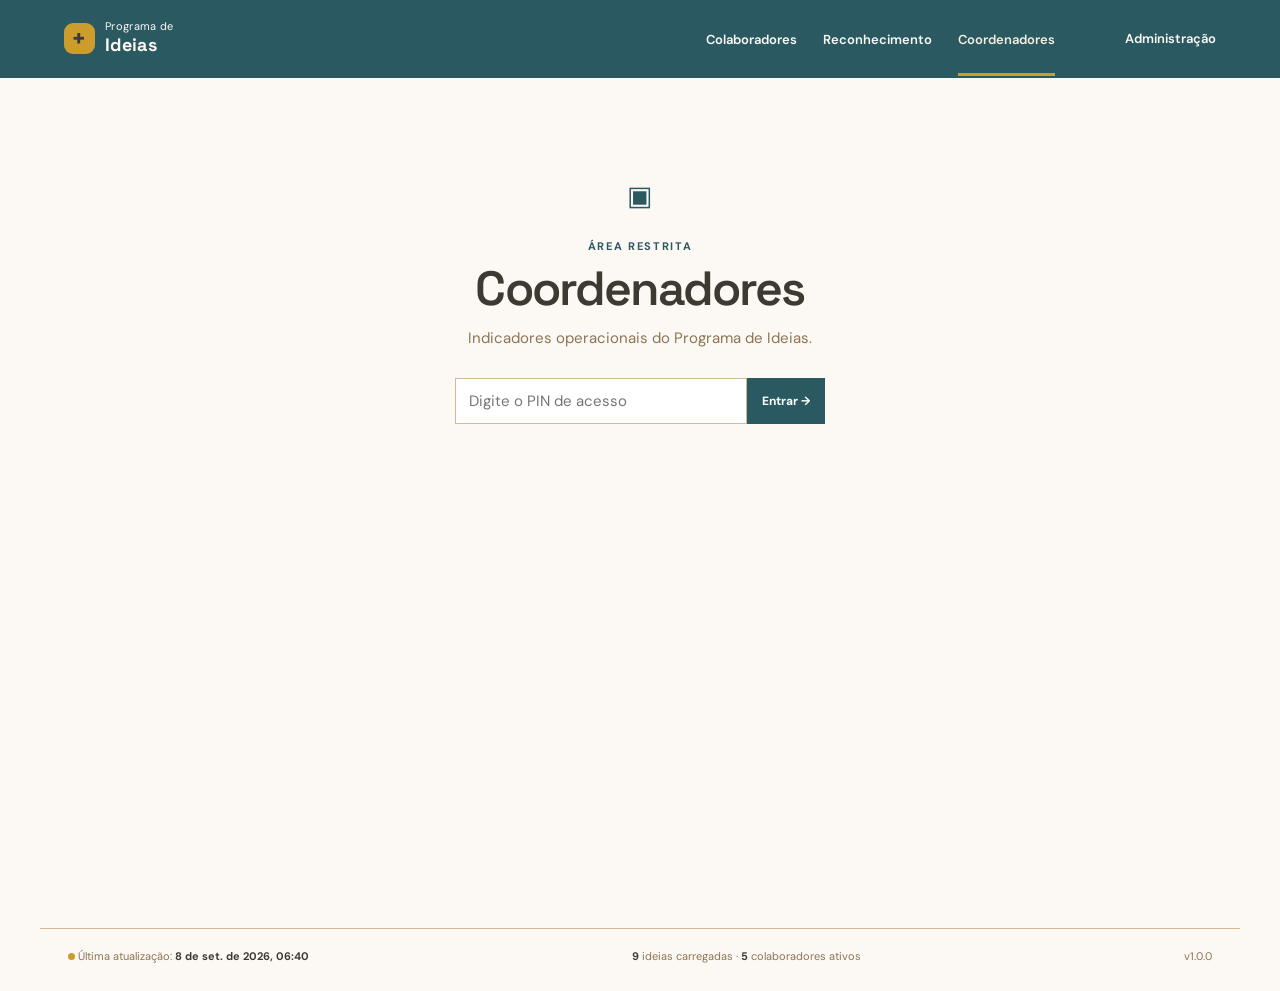
==== coordenadores.html @ 5fae44ff "Publica site Programa de Ideias" ====
<!doctype html>
<html lang="pt-BR">
<head><meta charset="UTF-8"><meta name="viewport" content="width=device-width, initial-scale=1.0"><meta name="description" content="Painel dos coordenadores do Programa de Ideias"><title>Coordenadores | Programa de Ideias</title><link rel="preconnect" href="https://fonts.googleapis.com"><link rel="preconnect" href="https://fonts.gstatic.com" crossorigin><link href="https://fonts.googleapis.com/css2?family=DM+Sans:wght@400;500;600;700&display=swap" rel="stylesheet"><link rel="stylesheet" href="styles.css"></head>
<link rel="stylesheet" href="theme-overrides.css"><body data-page="coordinators"><script src="portal-pages.js"></script></body>
</html>
---- styles.css ----
@import url('https://fonts.googleapis.com/css2?family=DM+Sans:wght@400;500;600;700&family=Space+Grotesk:wght@500;600;700&display=swap');
:root{--ink:#3F3A31;--muted:#8C7454;--line:#D3BA91;--paper:#FCF9F4;--white:#FFFFFF;--mint:#F7EEDC;--teal:#2A5962;--teal-dark:#3F3A31;--yellow:#CC9D2D;--red:#A04830;--blue:#849FA4;--green:#6B7C43;--deep-green:#6B7C43;--gray:#8C7454;--shadow:0 18px 50px rgba(63,58,49,.10);--latte:#D3BA91;--mocha:#8C7454;--doppio:#3F3A31;--possibility:#849FA4;--focus:#2A5962;--direction:#6B7C43;--ambition:#A04830;--freedom:#CC9D2D}
*{box-sizing:border-box}html{scroll-behavior:smooth}body{margin:0;background:var(--paper);color:var(--ink);font:15px 'DM Sans',sans-serif}button,input{font:inherit}button{cursor:pointer}.topbar{height:78px;background:rgba(255,255,255,.94);border-bottom:1px solid var(--line);display:flex;align-items:center;padding:0 clamp(20px,5vw,76px);gap:40px;position:sticky;top:0;z-index:5}.brand{display:flex;align-items:center;gap:10px;color:var(--ink);font-size:11px;line-height:1.05;letter-spacing:.03em;text-decoration:none}.brand strong{font:700 18px 'Space Grotesk'}.brand-mark{width:31px;height:31px;border-radius:9px;background:var(--teal);color:#fff;display:grid;place-items:center;font:bold 25px 'Space Grotesk';line-height:1}.topnav{display:flex;gap:26px;margin-left:auto}.nav-link,.admin-link{color:var(--muted);text-decoration:none;font-size:13px;font-weight:600}.nav-link{padding:29px 0 25px;border-bottom:3px solid transparent}.nav-link:hover,.nav-link.active{color:var(--teal);border-color:var(--teal)}.admin-link{display:flex;align-items:center;gap:7px;margin-left:10px}.lock-icon{font-size:14px;color:var(--teal)}.site-main{max-width:1200px;margin:0 auto;padding:0 28px 70px}.hero-shell{min-height:410px;display:grid;grid-template-columns:1fr 1fr;align-items:center;overflow:hidden}.eyebrow,.section-kicker{font-size:11px;font-weight:700;letter-spacing:.15em;color:var(--teal)}.eyebrow{display:flex;align-items:center;gap:9px;margin-bottom:24px}.eyebrow-dot,.footer-dot{width:7px;height:7px;border-radius:50%;background:var(--yellow);display:inline-block}.hero-copy h1,.page-heading h1,.access-gate h1{font:600 clamp(43px,6vw,78px)/.97 'Space Grotesk';letter-spacing:-.04em;margin:0 0 21px}.hero-copy h1 em{color:var(--teal);font-style:normal}.hero-copy p{max-width:460px;color:var(--muted);font-size:17px;line-height:1.55;margin:0}.hero-art{height:300px;position:relative;background:var(--mint);border-radius:47% 8% 47% 8%;transform:rotate(-5deg);margin-left:75px;display:grid;place-items:center;overflow:hidden}.orbit{position:absolute;border:1px solid rgba(8,127,115,.3);border-radius:50%;width:310px;height:180px;transform:rotate(28deg)}.orbit-two{width:190px;height:290px;transform:rotate(-45deg)}.spark{color:var(--yellow);font-size:65px;position:absolute;top:42px;right:56px}.art-label{font:500 16px/1.2 'Space Grotesk';letter-spacing:.12em;color:var(--teal-dark);transform:rotate(5deg);text-align:center}.art-label strong{font-size:25px}.search-panel{background:var(--white);border:1px solid var(--line);padding:29px 34px 34px;box-shadow:var(--shadow);border-radius:3px}.search-heading{display:flex;align-items:end;justify-content:space-between;margin-bottom:18px}.search-heading h2{font:600 26px 'Space Grotesk';margin:5px 0 0}.search-hint{font-size:12px;color:var(--muted)}.search-box{height:58px;border:1px solid #c8d8d1;background:#fbfcfb;display:flex;align-items:center;padding:0 18px;gap:12px}.search-box:focus-within{border-color:var(--teal);box-shadow:0 0 0 3px rgba(8,127,115,.1)}.search-icon{font-size:28px;color:var(--teal);line-height:0;transform:rotate(-20deg)}.search-box input{border:0;background:transparent;outline:0;flex:1;color:var(--ink);font-size:16px}.clear-search{border:0;background:transparent;color:var(--muted);font-size:22px;display:none}.search-results{margin-top:20px}.empty-search{text-align:center;color:var(--muted);padding:25px}.empty-icon{font-size:34px;color:var(--yellow);display:block;margin-bottom:9px}.result-item{border:1px solid var(--line);padding:18px 20px;display:flex;align-items:center;gap:18px;margin-top:10px;transition:.2s;background:#fff}.result-item:hover{border-color:var(--teal);transform:translateY(-2px);box-shadow:0 8px 20px rgba(23,43,43,.06)}.avatar{width:44px;height:44px;flex:none;border-radius:50%;display:grid;place-items:center;background:var(--mint);color:var(--teal-dark);font:600 16px 'Space Grotesk'}.result-meta{flex:1}.result-name{font-weight:700;font-size:16px}.result-sub{color:var(--muted);font-size:12px;margin-top:4px}.result-count{text-align:right;margin-right:12px}.result-count strong{display:block;font:700 22px 'Space Grotesk'}.result-count span{font-size:11px;color:var(--muted)}.outline-button,.primary-button{border:1px solid var(--teal);color:var(--teal);background:#fff;padding:10px 14px;font-weight:700;font-size:12px}.outline-button:hover,.primary-button{background:var(--teal);color:#fff}.view{display:none}.view.active-view{display:block}.page-heading{padding:78px 0 42px;display:flex;justify-content:space-between}.page-heading h1{font-size:54px;margin:9px 0 11px}.page-heading p{color:var(--muted);margin:0;font-size:16px}.heading-mark{font-size:72px;color:var(--yellow);padding-right:50px}.recognition-grid{display:grid;grid-template-columns:repeat(3,1fr);gap:17px}.recognition-card{background:#fff;border:1px solid var(--line);padding:23px;min-height:220px}.recognition-card.featured{background:var(--teal);color:#fff;border-color:var(--teal)}.recognition-card h3{font:600 21px 'Space Grotesk';margin:7px 0 22px}.recognition-card .section-kicker{color:inherit;opacity:.7}.leader{display:flex;align-items:center;border-top:1px solid rgba(23,43,43,.12);padding:13px 0;gap:10px}.featured .leader{border-color:rgba(255,255,255,.22)}.leader .avatar{width:35px;height:35px;font-size:12px}.leader-name{font-weight:600;flex:1}.leader-value{font:700 18px 'Space Grotesk';color:var(--teal)}.featured .leader-value{color:var(--yellow)}.access-gate{text-align:center;max-width:530px;margin:100px auto}.gate-icon{font-size:27px;color:var(--teal);margin-bottom:22px}.access-gate h1{font-size:48px;margin:11px 0}.access-gate p{color:var(--muted);margin-bottom:30px}.access-gate form{display:flex;max-width:370px;margin:auto}.access-gate input{flex:1;border:1px solid var(--line);padding:12px 13px;outline:0}.access-gate .primary-button{white-space:nowrap}.form-error{position:absolute;margin-top:48px;left:0;right:0;color:var(--red)}.access-gate form{position:relative}.hidden{display:none!important}.dashboard-header{padding:68px 0 25px;display:flex;justify-content:space-between;align-items:end}.dashboard-header h1{font:600 42px 'Space Grotesk';margin:7px 0}.dashboard-header p{color:var(--muted);margin:0}.dashboard-kpis{display:grid;grid-template-columns:repeat(4,1fr);gap:12px}.kpi{background:#fff;border:1px solid var(--line);padding:18px}.kpi span{font-size:11px;color:var(--muted);text-transform:uppercase;letter-spacing:.08em}.kpi strong{display:block;font:700 29px 'Space Grotesk';margin-top:11px}.charts-row{display:grid;grid-template-columns:1.3fr 1fr;gap:16px;margin-top:16px}.chart-card{background:#fff;border:1px solid var(--line);padding:22px}.chart-card h3{font:600 18px 'Space Grotesk';margin:0 0 25px}.bar-line{display:grid;grid-template-columns:115px 1fr 32px;gap:10px;align-items:center;margin:14px 0;font-size:12px}.bar-track{height:8px;background:#edf2ef}.bar-fill{height:100%;background:var(--teal)}.person-header{padding:55px 0 32px;display:flex;align-items:center;gap:18px;border-bottom:1px solid var(--line)}.back-link{color:var(--teal);font-size:13px;text-decoration:none;font-weight:700;display:block;margin-bottom:19px}.person-header .avatar{width:63px;height:63px;font-size:22px}.person-header h1{font:600 34px 'Space Grotesk';margin:0}.person-header p{color:var(--muted);margin:5px 0 0}.person-stat{margin-left:auto;text-align:right}.person-stat strong{font:700 30px 'Space Grotesk';display:block}.person-stat span{font-size:12px;color:var(--muted)}.ideas-heading{display:flex;justify-content:space-between;align-items:center;padding:27px 0 14px}.ideas-heading h2{font:600 22px 'Space Grotesk';margin:0}.idea-card{background:#fff;border:1px solid var(--line);padding:22px;margin:11px 0}.idea-top{display:flex;gap:15px;align-items:start}.idea-number{font:700 12px var(--teal);letter-spacing:.1em}.idea-card h3{font:600 18px 'Space Grotesk';margin:4px 0 15px}.status-pill{margin-left:auto;white-space:nowrap;font-size:11px;font-weight:700;padding:7px 10px}.status-em-andamento{background:#e7f0fa;color:var(--blue)}.status-resolvido{background:#e5f4eb;color:var(--green)}.status-fechado{background:#d8eee2;color:var(--deep-green)}.status-cancelado{background:#fbe6e6;color:var(--red)}.status-rascunho{background:#edf0ef;color:var(--gray)}.idea-fields{display:grid;grid-template-columns:repeat(4,1fr);gap:18px;border-top:1px solid var(--line);padding-top:16px}.field-label{font-size:10px;text-transform:uppercase;letter-spacing:.1em;color:var(--muted);display:block;margin-bottom:5px}.field-value{font-size:13px}.cancel-note{border-left:3px solid var(--red);background:#fff4f4;color:#81434a;padding:12px 14px;margin-top:17px;font-size:13px}.timeline{display:flex;align-items:start;padding:26px 14px 5px;overflow:auto}.timeline-step{min-width:90px;text-align:center;font-size:11px;color:var(--muted);position:relative}.timeline-step:not(:last-child):after{content:'';height:1px;background:var(--line);position:absolute;left:calc(50% + 10px);right:-45px;top:7px}.timeline-dot{width:15px;height:15px;border-radius:50%;background:var(--line);border:4px solid #fff;box-shadow:0 0 0 1px var(--line);display:block;margin:0 auto 9px;position:relative;z-index:1}.timeline-step.done{color:var(--teal);font-weight:700}.timeline-step.done .timeline-dot{background:var(--teal);box-shadow:0 0 0 1px var(--teal)}.site-footer{border-top:1px solid var(--line);max-width:1200px;margin:auto;padding:20px 28px 28px;display:flex;justify-content:space-between;color:var(--muted);font-size:11px}.site-footer strong{color:var(--ink)}
@media(max-width:760px){.topbar{height:68px;padding:0 18px;gap:18px}.topnav{gap:13px;overflow:auto}.nav-link{font-size:11px;padding:25px 0 22px;white-space:nowrap}.admin-link{display:none}.site-main{padding:0 17px 45px}.hero-shell{display:block;min-height:0;padding:57px 0 35px}.hero-copy h1{font-size:51px}.hero-copy p{font-size:15px}.hero-art{height:190px;margin:40px 13px 0}.search-panel{padding:22px 17px 25px}.search-heading{display:block}.search-heading h2{font-size:22px}.search-hint{display:block;margin-top:7px}.result-item{padding:14px 11px;gap:10px}.result-count{display:none}.outline-button{padding:9px 8px}.page-heading{padding:48px 0 28px}.page-heading h1{font-size:42px}.heading-mark{padding:0;font-size:44px}.recognition-grid{grid-template-columns:1fr}.dashboard-header{display:block;padding:48px 0 22px}.dashboard-header h1{font-size:34px}.dashboard-kpis{grid-template-columns:repeat(2,1fr)}.charts-row{grid-template-columns:1fr}.person-header{padding:35px 0 24px;flex-wrap:wrap}.person-header h1{font-size:27px}.person-stat{margin-left:81px;text-align:left}.idea-fields{grid-template-columns:repeat(2,1fr);gap:16px}.idea-top{position:relative;padding-top:28px}.idea-top .status-pill{position:absolute;top:0;right:0}.site-footer{display:block;padding:18px}.site-footer span{display:block;margin:7px 0}.public-kpis{grid-template-columns:repeat(2,1fr)}.public-chart-grid{grid-template-columns:1fr}.public-dashboard-header{display:block}.public-dashboard-header p{margin-top:6px}}
.public-dashboard{margin:0 0 28px}.public-dashboard-header{display:flex;align-items:end;justify-content:space-between;margin-bottom:16px}.public-dashboard-header h2{font:600 28px 'Space Grotesk';margin:6px 0 0}.public-dashboard-header p{color:var(--muted);margin:0;font-size:13px}.public-kpis{display:grid;grid-template-columns:repeat(5,1fr);gap:10px}.public-kpi{background:var(--white);border:1px solid var(--line);padding:17px 16px;border-top:4px solid var(--teal)}.public-kpi:nth-child(2){border-top-color:var(--green)}.public-kpi:nth-child(3){border-top-color:var(--yellow)}.public-kpi:nth-child(4){border-top-color:var(--red)}.public-kpi:nth-child(5){border-top-color:var(--mocha)}.public-kpi span{display:block;color:var(--muted);font-size:10px;letter-spacing:.08em;text-transform:uppercase}.public-kpi strong{display:block;color:var(--ink);font:700 28px 'Space Grotesk';margin-top:9px}.public-chart-grid{display:grid;grid-template-columns:1fr 1fr 1fr;gap:10px;margin-top:10px}.public-chart{background:var(--white);border:1px solid var(--line);padding:18px}.public-chart h3{font:600 16px 'Space Grotesk';margin:0 0 14px}.mini-bar{display:grid;grid-template-columns:100px 1fr 22px;align-items:center;gap:8px;font-size:11px;margin:10px 0}.mini-bar-track{height:7px;background:var(--mint)}.mini-bar-fill{height:100%;background:var(--teal)}
.public-dashboard{margin:0 0 28px}.public-dashboard-header{display:flex;align-items:end;justify-content:space-between;margin-bottom:16px}.public-dashboard-header h2{font:600 28px 'Space Grotesk';margin:6px 0 0}.public-dashboard-header p{color:var(--muted);margin:0;font-size:13px}.public-kpis{display:grid;grid-template-columns:repeat(5,1fr);gap:10px}.public-kpi{background:var(--white);border:1px solid var(--line);padding:17px 16px;border-top:4px solid var(--teal)}.public-kpi:nth-child(2){border-top-color:var(--green)}.public-kpi:nth-child(3){border-top-color:var(--yellow)}.public-kpi:nth-child(4){border-top-color:var(--red)}.public-kpi:nth-child(5){border-top-color:var(--mocha)}.public-kpi span{display:block;color:var(--muted);font-size:10px;letter-spacing:.08em;text-transform:uppercase}.public-kpi strong{display:block;color:var(--ink);font:700 28px 'Space Grotesk';margin-top:9px}.public-chart-grid{display:grid;grid-template-columns:1fr 1fr 1fr;gap:10px;margin-top:10px}.public-chart{background:var(--white);border:1px solid var(--line);padding:18px}.public-chart h3{font:600 16px 'Space Grotesk';margin:0 0 14px}.mini-bar{display:grid;grid-template-columns:100px 1fr 22px;align-items:center;gap:8px;font-size:11px;margin:10px 0}.mini-bar-track{height:7px;background:var(--mint)}.mini-bar-fill{height:100%;background:var(--teal)}
@media(max-width:760px){.public-kpis{grid-template-columns:repeat(2,1fr)}.public-chart-grid{grid-template-columns:1fr}.public-dashboard-header{display:block}.public-dashboard-header p{margin-top:6px}}
.page-main{min-height:calc(100vh - 150px)}.page-heading-compact{padding:62px 0 30px}.page-toolbar{display:flex;align-items:center;gap:18px;margin-bottom:22px}.page-toolbar .search-box{flex:1}.toolbar-count,.ideas-list-header{color:var(--muted);font-size:12px}.people-grid{display:grid;grid-template-columns:repeat(3,1fr);gap:16px}.person-card{display:block;color:var(--ink);text-decoration:none;background:var(--white);border:1px solid var(--line);padding:22px;transition:transform .2s,box-shadow .2s}.person-card:hover{transform:translateY(-3px);box-shadow:var(--shadow);border-color:var(--teal)}.person-card-top{display:flex;justify-content:space-between;align-items:center}.person-card .avatar{width:52px;height:52px}.card-arrow{font-size:24px;color:var(--yellow)}.person-card h2{font:600 20px 'Space Grotesk';margin:22px 0 6px}.person-card p{color:var(--muted);font-size:12px;margin:0 0 24px}.person-card-footer{border-top:1px solid var(--line);padding-top:14px;display:flex;align-items:baseline;gap:8px}.person-card-footer strong{font:700 28px 'Space Grotesk';color:var(--teal)}.person-card-footer span{font-size:11px;color:var(--muted)}.executive-kpis{display:grid;grid-template-columns:repeat(5,1fr);gap:10px;margin-bottom:18px}.executive-kpi{background:var(--white);border:1px solid var(--line);border-top:4px solid var(--teal);padding:17px}.executive-kpi.positive{border-top-color:var(--green)}.executive-kpi.attention{border-top-color:var(--yellow)}.executive-kpi.negative{border-top-color:var(--red)}.executive-kpi span{display:block;color:var(--muted);font-size:10px;text-transform:uppercase;letter-spacing:.08em}.executive-kpi strong{display:block;font:700 29px 'Space Grotesk';margin-top:10px}.dashboard-chart-grid{display:grid;grid-template-columns:1fr 1fr;gap:16px}.dashboard-chart-card{background:var(--white);border:1px solid var(--line);padding:22px}.dashboard-chart-card.wide{grid-column:span 1}.dashboard-chart-card h2{font:600 18px 'Space Grotesk';margin:0 0 18px}.chart-wrap{height:230px;position:relative}.top-list-row{display:grid;grid-template-columns:30px 1fr 25px;gap:8px;align-items:center;border-top:1px solid var(--line);padding:12px 0;font-size:12px}.top-list-row>span{color:var(--yellow);font-weight:700}.top-list-row b{color:var(--teal);text-align:right}.idea-filters{display:grid;grid-template-columns:repeat(5,1fr);gap:10px;background:var(--white);border:1px solid var(--line);padding:16px;margin-bottom:18px}.idea-filters label{font-size:10px;font-weight:700;color:var(--muted);text-transform:uppercase;letter-spacing:.08em}.idea-filters select,.idea-filters input{width:100%;margin-top:7px;border:1px solid var(--line);background:var(--paper);color:var(--ink);padding:10px;outline:0}.idea-filters .filter-search{grid-column:span 1}.ideas-list-header{display:flex;justify-content:space-between;align-items:center;margin:18px 0 10px}.ideas-list-header strong{font:600 18px 'Space Grotesk';color:var(--ink)}.ideas-list .idea-card{margin:10px 0}
.idea-description{border-top:1px solid var(--line);padding:15px 0 3px}.idea-description p{margin:5px 0 0;color:var(--muted);line-height:1.5}.recognition-section{margin:22px 0 35px}.recognition-section-heading{display:flex;justify-content:space-between;align-items:center;margin-bottom:14px}.recognition-section-heading h2{font:600 23px 'Space Grotesk';margin:0}.recognition-feature-grid{display:grid;grid-template-columns:repeat(2,1fr);gap:16px}.recognition-feature{display:flex;align-items:center;gap:18px;background:var(--white);border:1px solid var(--line);padding:16px}.recognition-photo{width:100px;height:100px;flex:none;background:var(--mint);display:grid;place-items:center;overflow:hidden;color:var(--teal);font-size:38px}.recognition-photo img{width:100%;height:100%;object-fit:cover}.recognition-feature h2{font:600 18px 'Space Grotesk';margin:8px 0}.recognition-feature p{font-size:12px;color:var(--muted);margin:0}.recognition-ranking-grid{display:grid;grid-template-columns:1fr 1fr;gap:16px}.coordinator-filters{display:flex;gap:10px;background:var(--white);border:1px solid var(--line);padding:16px;margin:20px 0}.coordinator-filters label{flex:1;font-size:10px;text-transform:uppercase;letter-spacing:.08em;color:var(--muted);font-weight:700}.coordinator-filters select{display:block;width:100%;margin-top:7px;padding:10px;border:1px solid var(--line);background:var(--paper);color:var(--ink)}
@media(max-width:760px){.page-heading-compact{padding:45px 0 25px}.people-grid{grid-template-columns:1fr}.page-toolbar{display:block}.toolbar-count{display:block;margin-top:12px}.executive-kpis{grid-template-columns:repeat(2,1fr)}.dashboard-chart-grid{grid-template-columns:1fr}.dashboard-chart-card.wide{grid-column:auto}.idea-filters{grid-template-columns:repeat(2,1fr)}.idea-filters .filter-search{grid-column:span 2}.ideas-list-header{display:block}.ideas-list-header span{display:block;margin-top:6px}}
@media(max-width:760px){.recognition-feature-grid,.recognition-ranking-grid{grid-template-columns:1fr}.recognition-section-heading{display:block}.recognition-section-heading .section-kicker{display:block;margin-top:8px}.coordinator-filters{display:block}.coordinator-filters label{display:block;margin:8px 0}}
.ideas-summary-list{display:grid;gap:10px}.idea-summary-card{display:block;position:relative;background:var(--white);border:1px solid var(--line);padding:19px 22px;color:var(--ink);text-decoration:none;transition:.2s}.idea-summary-card:hover{border-color:var(--teal);background:var(--mint);transform:translateY(-2px)}.idea-summary-card h3{font:600 19px 'Space Grotesk';margin:7px 0 15px;max-width:75%}.idea-summary-meta{display:flex;align-items:center;gap:16px;color:var(--muted);font-size:12px}.idea-summary-meta .status-pill{margin-left:0}.idea-summary-open{position:absolute;right:22px;bottom:21px;color:var(--teal);font-size:12px;font-weight:700}.idea-detail{background:var(--white);border:1px solid var(--line);padding:26px;margin-top:14px}.idea-detail-heading{display:flex;justify-content:space-between;align-items:start;gap:18px}.idea-detail-heading h2{font:600 29px 'Space Grotesk';margin:7px 0 0}.idea-detail-description{border-top:1px solid var(--line);margin-top:24px;padding-top:20px}.idea-detail-description p{color:var(--muted);line-height:1.65;margin:8px 0 0;white-space:pre-line}.idea-detail-fields{display:grid;grid-template-columns:repeat(4,1fr);gap:18px;border-top:1px solid var(--line);margin-top:22px;padding-top:19px}.idea-detail-fields strong{display:block;font-size:13px;line-height:1.35}.idea-detail .cancel-note{margin-top:21px}
@media(max-width:760px){.idea-summary-card{padding:17px}.idea-summary-card h3{max-width:100%;padding-right:12px}.idea-summary-meta{align-items:start;flex-direction:column;gap:7px}.idea-summary-open{right:17px;top:18px;bottom:auto}.idea-detail{padding:19px}.idea-detail-heading{display:block}.idea-detail-heading .status-pill{display:inline-block;margin-top:17px}.idea-detail-heading h2{font-size:24px}.idea-detail-fields{grid-template-columns:repeat(2,1fr);gap:15px}}
---- theme-overrides.css ----
:root{--focus:#2A5962;--direction:#6B7C43;--ambition:#A04830;--freedom:#CC9D2D;--possibility:#849FA4;--flat-white:#FCF9F4;--crema:#F7EEDC;--latte:#D3BA91;--mocha:#8C7454;--doppio:#3F3A31}
body{background:var(--flat-white);color:var(--doppio)}
.topbar{background:var(--focus);border-bottom-color:var(--focus)}
.brand,.nav-link,.admin-link{color:var(--flat-white)}
.brand-mark{background:var(--freedom);color:var(--doppio)}
.nav-link:hover,.nav-link.active{color:var(--crema);border-color:var(--freedom)}
.admin-link:hover,.admin-link.active{color:var(--crema)}
.search-box:focus-within,.search-box:hover,.person-card:hover{border-color:var(--focus)}
.search-box,.search-panel,.person-card,.idea-card,.recognition-card,.recognition-feature,.dashboard-chart-card,.chart-card,.public-kpi,.executive-kpi,.admin-section{background:var(--white)}
button.primary-button,.admin-action,.admin-gate button{background:var(--focus)}
button.primary-button:hover,.admin-action:hover,.admin-gate button:hover{background:var(--doppio)}
.outline-button{color:var(--focus);border-color:var(--focus)}
.outline-button:hover{background:var(--focus);color:var(--flat-white)}
.status-rascunho{background:var(--possibility);color:var(--doppio)}
.status-em-andamento{background:var(--freedom);color:var(--doppio)}
.status-resolvido{background:var(--direction);color:var(--flat-white)}
.status-fechado{background:var(--focus);color:var(--flat-white)}
.status-cancelado{background:var(--ambition);color:var(--flat-white)}
.cancel-note{border-left-color:var(--ambition);background:var(--crema);color:var(--doppio)}
.bar-fill,.mini-bar-fill{background:var(--focus)}
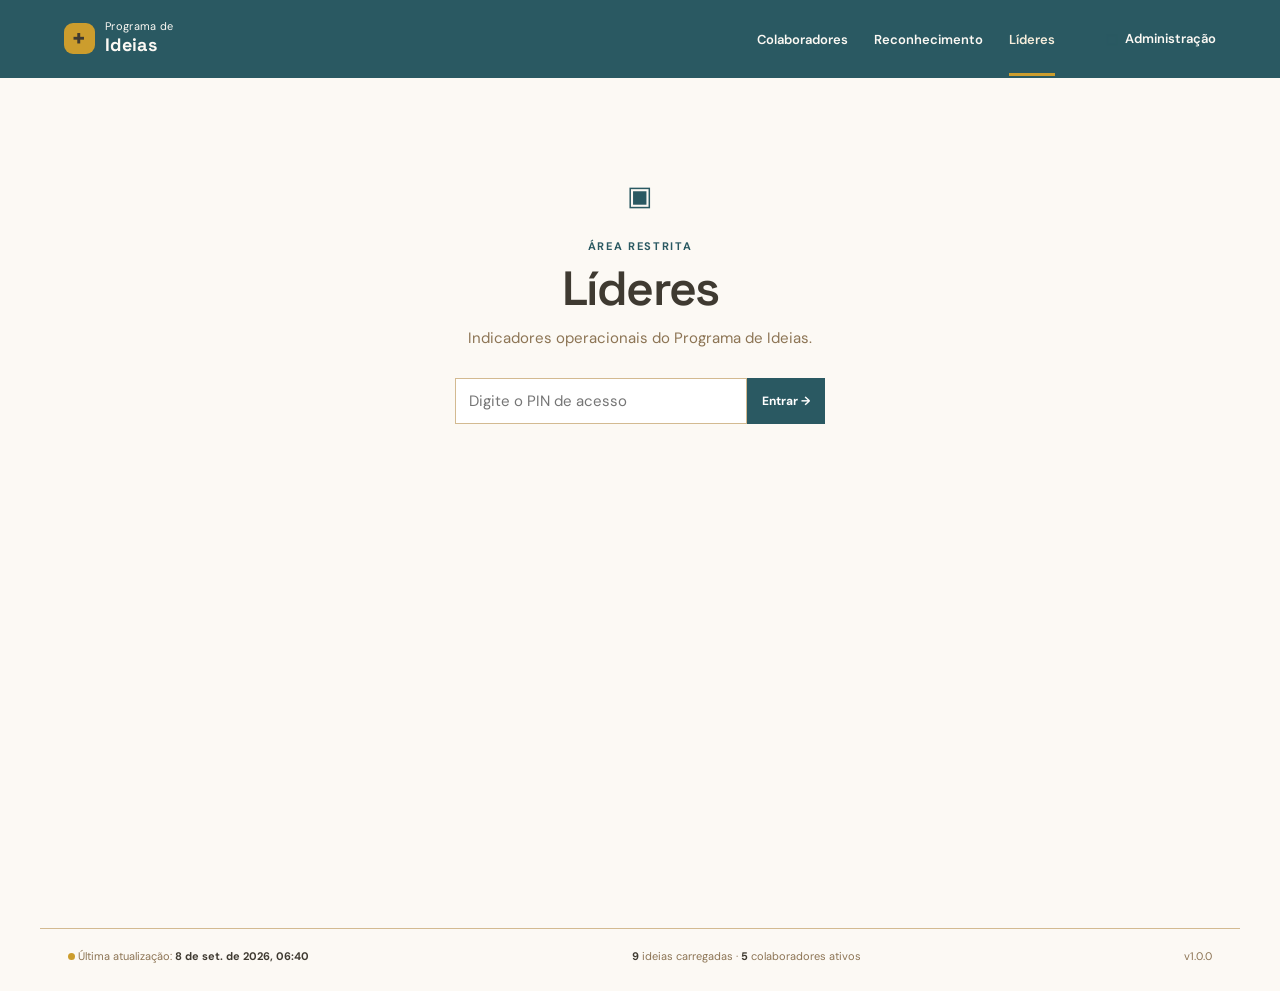
==== commit ce48cd3f: "Refine frontend responsiveness and leader labels Improve desktop, tablet, and mobile layouts across " ====
--- a/coordenadores.html
+++ b/coordenadores.html
@@ -1,5 +1,5 @@
 <!doctype html>
 <html lang="pt-BR">
-<head><meta charset="UTF-8"><meta name="viewport" content="width=device-width, initial-scale=1.0"><meta name="description" content="Painel dos coordenadores do Programa de Ideias"><title>Coordenadores | Programa de Ideias</title><link rel="preconnect" href="https://fonts.googleapis.com"><link rel="preconnect" href="https://fonts.gstatic.com" crossorigin><link href="https://fonts.googleapis.com/css2?family=DM+Sans:wght@400;500;600;700&display=swap" rel="stylesheet"><link rel="stylesheet" href="styles.css"></head>
-<link rel="stylesheet" href="theme-overrides.css"><body data-page="coordinators"><script src="portal-pages.js"></script></body>
+<head><meta charset="UTF-8"><meta name="viewport" content="width=device-width, initial-scale=1.0"><meta name="description" content="Painel dos líderes do Programa de Ideias"><title>Líderes | Programa de Ideias</title><link rel="preconnect" href="https://fonts.googleapis.com"><link rel="preconnect" href="https://fonts.gstatic.com" crossorigin><link href="https://fonts.googleapis.com/css2?family=DM+Sans:wght@400;500;600;700&display=swap" rel="stylesheet"><link rel="stylesheet" href="styles.css"></head>
+<link rel="stylesheet" href="theme-overrides.css"><link rel="stylesheet" href="coordinator-dashboard.css"><body data-page="coordinators"><script src="portal-pages.js"></script></body>
 </html>
--- a/styles.css
+++ b/styles.css
@@ -11,3 +11,49 @@
 @media(max-width:760px){.recognition-feature-grid,.recognition-ranking-grid{grid-template-columns:1fr}.recognition-section-heading{display:block}.recognition-section-heading .section-kicker{display:block;margin-top:8px}.coordinator-filters{display:block}.coordinator-filters label{display:block;margin:8px 0}}
 .ideas-summary-list{display:grid;gap:10px}.idea-summary-card{display:block;position:relative;background:var(--white);border:1px solid var(--line);padding:19px 22px;color:var(--ink);text-decoration:none;transition:.2s}.idea-summary-card:hover{border-color:var(--teal);background:var(--mint);transform:translateY(-2px)}.idea-summary-card h3{font:600 19px 'Space Grotesk';margin:7px 0 15px;max-width:75%}.idea-summary-meta{display:flex;align-items:center;gap:16px;color:var(--muted);font-size:12px}.idea-summary-meta .status-pill{margin-left:0}.idea-summary-open{position:absolute;right:22px;bottom:21px;color:var(--teal);font-size:12px;font-weight:700}.idea-detail{background:var(--white);border:1px solid var(--line);padding:26px;margin-top:14px}.idea-detail-heading{display:flex;justify-content:space-between;align-items:start;gap:18px}.idea-detail-heading h2{font:600 29px 'Space Grotesk';margin:7px 0 0}.idea-detail-description{border-top:1px solid var(--line);margin-top:24px;padding-top:20px}.idea-detail-description p{color:var(--muted);line-height:1.65;margin:8px 0 0;white-space:pre-line}.idea-detail-fields{display:grid;grid-template-columns:repeat(4,1fr);gap:18px;border-top:1px solid var(--line);margin-top:22px;padding-top:19px}.idea-detail-fields strong{display:block;font-size:13px;line-height:1.35}.idea-detail .cancel-note{margin-top:21px}
 @media(max-width:760px){.idea-summary-card{padding:17px}.idea-summary-card h3{max-width:100%;padding-right:12px}.idea-summary-meta{align-items:start;flex-direction:column;gap:7px}.idea-summary-open{right:17px;top:18px;bottom:auto}.idea-detail{padding:19px}.idea-detail-heading{display:block}.idea-detail-heading .status-pill{display:inline-block;margin-top:17px}.idea-detail-heading h2{font-size:24px}.idea-detail-fields{grid-template-columns:repeat(2,1fr);gap:15px}}
+
+.site-main{width:100%;max-width:1600px;padding-left:clamp(18px,3vw,52px);padding-right:clamp(18px,3vw,52px)}
+.page-heading,.person-card,.recognition-feature,.recognition-card,.dashboard-chart-card,.public-chart,.chart-card,.admin-section{min-width:0}
+.people-grid{grid-template-columns:repeat(auto-fit,minmax(min(100%,300px),1fr));grid-auto-rows:1fr;align-items:stretch}
+.person-card{display:flex;height:100%;flex-direction:column}
+.person-card h2,.person-card p,.recognition-feature h2,.recognition-feature p,.leader-name{min-width:0;overflow-wrap:anywhere}
+.person-card p{line-height:1.45}
+.person-card-footer{margin-top:auto}
+.recognition-feature-grid,.recognition-ranking-grid{grid-template-columns:repeat(2,minmax(0,1fr));align-items:stretch}
+.recognition-feature{height:100%;align-items:flex-start}
+.recognition-feature>div:last-child{min-width:0}
+.chart-wrap,.public-chart{max-width:100%;overflow-x:auto}
+.admin-page{width:100%!important;max-width:1600px!important;padding:clamp(24px,3vw,56px) clamp(16px,3vw,52px) 64px!important}
+.admin-panel,.admin-section{min-width:0}
+.admin-form{grid-template-columns:repeat(auto-fit,minmax(min(100%,240px),1fr))!important}
+.admin-table{display:block;width:100%;max-width:100%;overflow-x:auto;white-space:nowrap}
+
+@media(max-width:900px){
+  .recognition-feature-grid,.recognition-ranking-grid{grid-template-columns:1fr}
+  .dashboard-chart-grid{grid-template-columns:1fr}
+  .idea-detail-fields{grid-template-columns:repeat(2,minmax(0,1fr))}
+}
+
+@media(max-width:760px){
+  .topbar{height:auto;min-height:68px;flex-wrap:wrap;gap:4px 12px;padding:10px 18px 0}
+  .topnav{order:3;flex:0 0 100%;width:100%;justify-content:space-between;flex-wrap:wrap;gap:0 12px;margin:0;overflow:visible}
+  .nav-link{padding:10px 0 9px;white-space:normal}
+  .site-main{padding:0 17px 45px}
+  .recognition-section-heading{align-items:flex-start;gap:8px}
+  .recognition-feature{gap:14px;padding:14px}
+  .recognition-photo{width:84px;height:84px}
+  .admin-page{padding:30px 18px 45px!important}
+  .admin-nav{flex-wrap:wrap;gap:16px;margin-bottom:35px}
+  .admin-panel h1,.admin-gate h1{font-size:34px}
+  .admin-section{padding:18px}
+  .admin-table{font-size:11px}
+  .admin-gate form{gap:8px}
+}
+
+@media(max-width:380px){
+  .nav-link{font-size:10px}
+  .recognition-feature{align-items:flex-start}
+  .recognition-photo{width:68px;height:68px}
+  .admin-gate form{flex-direction:column}
+  .admin-gate button{min-height:42px}
+}
--- a/theme-overrides.css
+++ b/theme-overrides.css
@@ -18,3 +18,5 @@
 .status-cancelado{background:var(--ambition);color:var(--flat-white)}
 .cancel-note{border-left-color:var(--ambition);background:var(--crema);color:var(--doppio)}
 .bar-fill,.mini-bar-fill{background:var(--focus)}
+.idea-detail-fields .idea-subcategory-field strong{color:var(--focus);font-size:15px}
+.recognition-subcategory{color:var(--focus)!important;font-weight:700}
--- a/coordinator-dashboard.css
+++ b/coordinator-dashboard.css
@@ -0,0 +1,250 @@
+#coordinator-content .dashboard-kpis {
+  grid-template-columns: repeat(4, minmax(0, 1fr));
+  gap: 12px;
+  margin-bottom: 18px;
+}
+
+#coordinator-content .kpi {
+  display: flex;
+  min-height: 112px;
+  flex-direction: column;
+  justify-content: space-between;
+}
+
+#coordinator-content .kpi strong {
+  overflow-wrap: anywhere;
+  font-size: 32px;
+  line-height: 1.1;
+}
+
+#coordinator-content .charts-row {
+  display: grid;
+  grid-template-columns: repeat(2, minmax(0, 1fr));
+  align-items: start;
+  gap: 14px;
+}
+
+#coordinator-content .chart-card {
+  min-width: 0;
+  height: 350px;
+  padding: 16px;
+  display: flex;
+  flex-direction: column;
+}
+
+#coordinator-content .chart-card h3 {
+  margin: 0 0 12px;
+  font-size: 15px;
+}
+
+#coordinator-content .chart-rows {
+  flex: 1;
+  min-height: 0;
+  overflow-y: auto;
+  overscroll-behavior: contain;
+  padding-right: 4px;
+}
+
+#coordinator-content .bar-line {
+  grid-template-columns: minmax(100px, 1.1fr) minmax(70px, 1fr) 30px;
+  gap: 8px;
+  margin: 8px 0;
+  font-size: 11px;
+}
+
+#coordinator-content .coordinator-filters {
+  display: grid;
+  grid-template-columns: repeat(3, minmax(0, 1fr));
+  gap: 12px;
+  margin: 16px 0;
+  align-items: start;
+}
+
+#coordinator-content .coordinator-filters label {
+  min-width: 0;
+}
+
+#coordinator-content .coordinator-filters select,
+#coordinator-content .coordinator-filters input {
+  min-width: 0;
+  min-height: 40px;
+  padding: 8px 10px;
+  font: inherit;
+  font-size: 12px;
+}
+
+#coordinator-content .filter-slicer {
+  min-width: 0;
+  color: var(--muted);
+  font-size: 10px;
+  font-weight: 700;
+  letter-spacing: .08em;
+  text-transform: uppercase;
+}
+
+#coordinator-content .filter-slicer details {
+  position: relative;
+  z-index: 2;
+}
+
+#coordinator-content .filter-slicer summary {
+  display: flex;
+  min-height: 40px;
+  align-items: center;
+  justify-content: space-between;
+  gap: 8px;
+  padding: 8px 10px;
+  border: 1px solid var(--line);
+  background: var(--paper);
+  color: var(--ink);
+  cursor: pointer;
+  list-style: none;
+}
+
+#coordinator-content .filter-slicer summary::-webkit-details-marker {
+  display: none;
+}
+
+#coordinator-content .filter-slicer summary::after {
+  content: '\25BE';
+  color: var(--teal);
+}
+
+#coordinator-content .slicer-selection {
+  margin-left: auto;
+  color: var(--muted);
+  font-size: 10px;
+  font-weight: 500;
+  letter-spacing: 0;
+  text-transform: none;
+}
+
+#coordinator-content .slicer-menu {
+  position: absolute;
+  top: calc(100% + 4px);
+  right: 0;
+  left: 0;
+  min-width: 250px;
+  padding: 10px;
+  border: 1px solid var(--line);
+  background: var(--white);
+  box-shadow: var(--shadow);
+}
+
+#coordinator-content .slicer-menu .slicer-search {
+  width: 100%;
+  text-transform: none;
+}
+
+#coordinator-content .slicer-actions {
+  display: flex;
+  justify-content: space-between;
+  gap: 8px;
+  margin: 8px 0;
+}
+
+#coordinator-content .slicer-actions button {
+  padding: 5px 0;
+  border: 0;
+  background: transparent;
+  color: var(--teal);
+  font-size: 11px;
+  font-weight: 700;
+  letter-spacing: 0;
+  text-transform: none;
+}
+
+#coordinator-content .slicer-options {
+  max-height: 210px;
+  overflow-y: auto;
+  overscroll-behavior: contain;
+}
+
+#coordinator-content .slicer-option {
+  display: flex;
+  min-height: 30px;
+  align-items: center;
+  gap: 8px;
+  color: var(--ink);
+  cursor: pointer;
+  font-size: 12px;
+  font-weight: 500;
+  letter-spacing: 0;
+  text-transform: none;
+}
+
+#coordinator-content .slicer-option input {
+  min-height: auto;
+  accent-color: var(--teal);
+}
+
+#coordinator-content .slicer-empty {
+  display: block;
+  padding: 8px 0;
+  color: var(--muted);
+  font-size: 12px;
+  letter-spacing: 0;
+  text-transform: none;
+}
+
+@media (max-width: 1100px) {
+  #coordinator-content .dashboard-kpis {
+    grid-template-columns: repeat(2, minmax(0, 1fr));
+  }
+}
+
+@media (max-width: 760px) {
+  #coordinator-content .dashboard-kpis,
+  #coordinator-content .charts-row,
+  #coordinator-content .coordinator-filters {
+    grid-template-columns: 1fr;
+  }
+
+  #coordinator-content .slicer-menu {
+    right: auto;
+    left: 0;
+    width: min(100%, 340px);
+  }
+
+  #coordinator-content .kpi {
+    min-height: 96px;
+  }
+}
+
+@media (min-width: 1440px) {
+  #coordinator-content .coordinator-filters {
+    grid-template-columns: repeat(6, minmax(0, 1fr));
+  }
+}
+
+@media (min-width: 761px) and (max-width: 1439px) {
+  #coordinator-content .coordinator-filters {
+    grid-template-columns: repeat(3, minmax(0, 1fr));
+  }
+}
+
+@media (max-width: 900px) {
+  #coordinator-content .charts-row {
+    grid-template-columns: minmax(0, 1fr);
+  }
+
+  #coordinator-content .chart-card {
+    height: 320px;
+  }
+
+  #coordinator-content .bar-line {
+    grid-template-columns: minmax(0, 1.1fr) minmax(70px, 1fr) 30px;
+  }
+}
+
+@media (max-width: 760px) {
+  #coordinator-content .chart-card {
+    height: 300px;
+    padding: 14px;
+  }
+
+  #coordinator-content .bar-line>span {
+    min-width: 0;
+    overflow-wrap: anywhere;
+  }
+}
